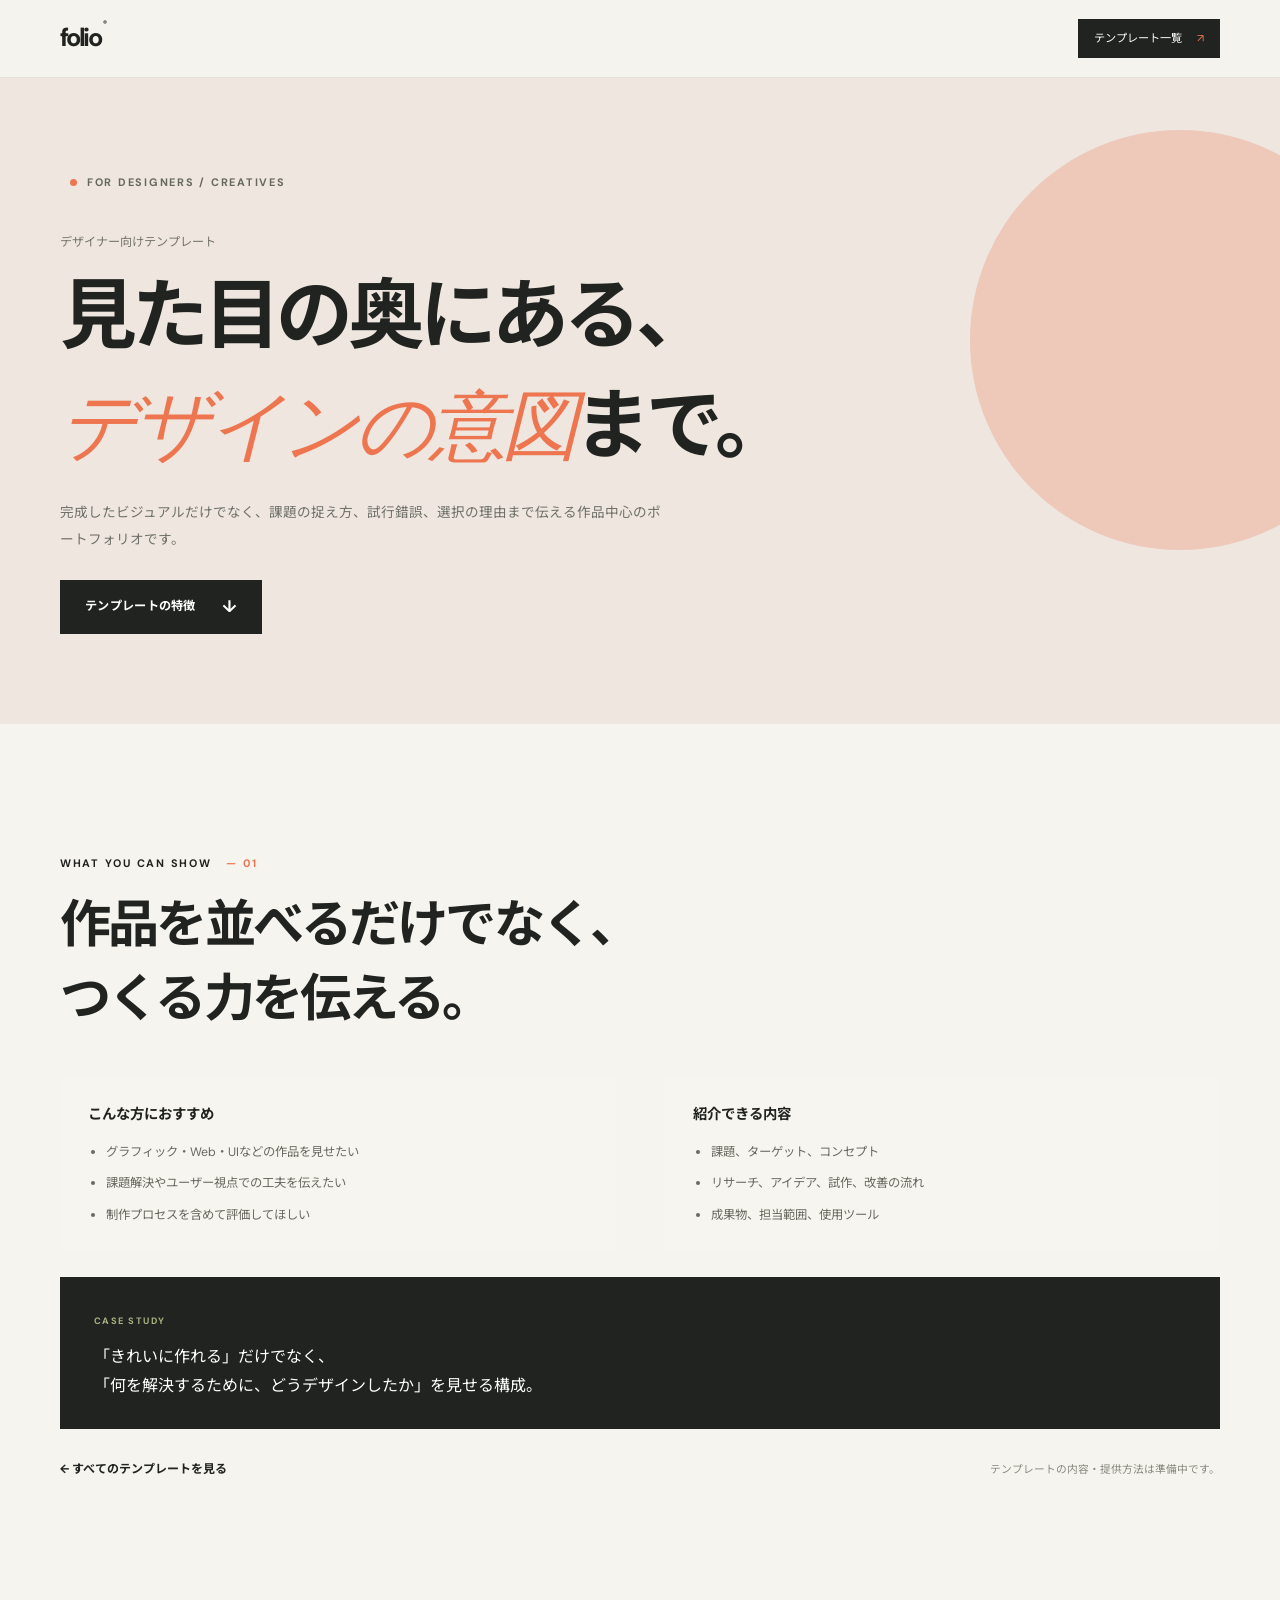
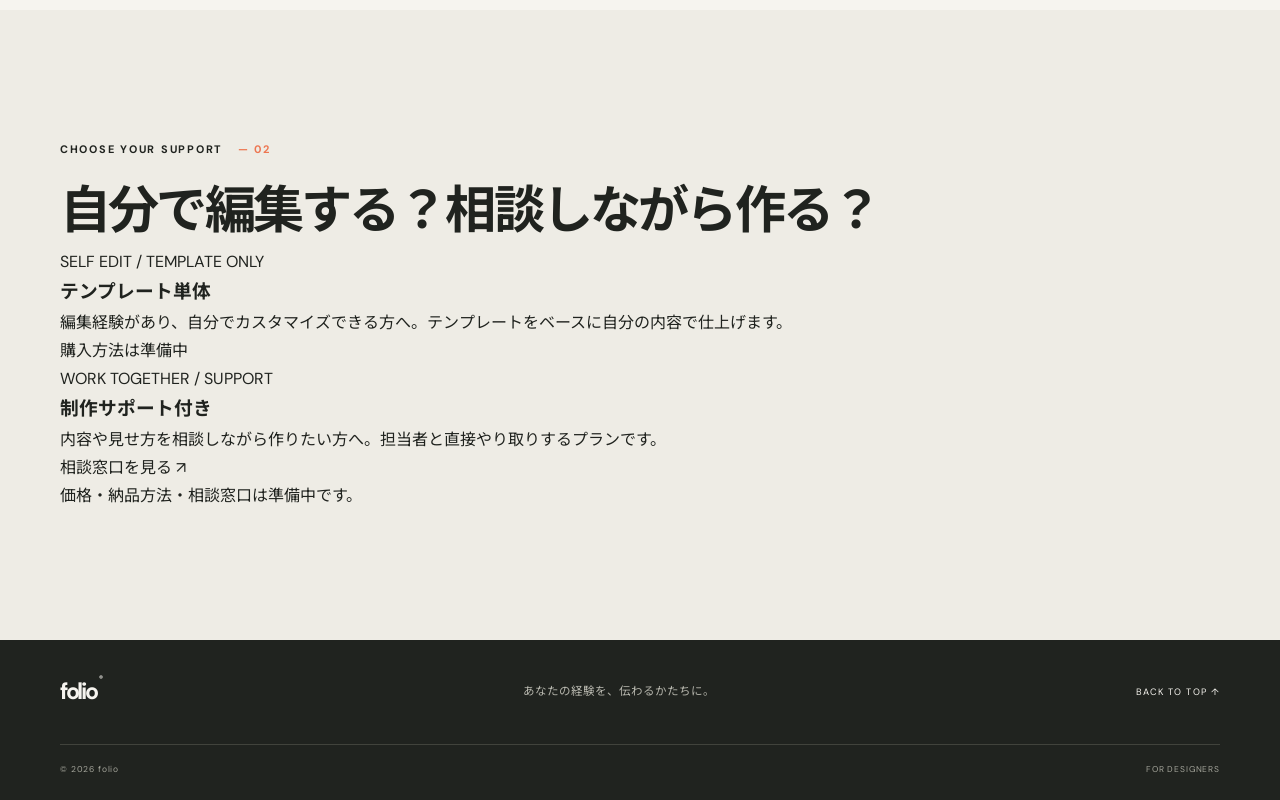
==== templates/designer.html @ 89ee76ac "first commit" ====
<!DOCTYPE html>
<html lang="ja">
<head>
    <meta charset="UTF-8"><meta name="viewport" content="width=device-width, initial-scale=1.0">
    <meta name="description" content="デザイナー向けポートフォリオテンプレート。ビジュアルに加え、課題の捉え方や制作プロセスも伝える構成をご紹介します。">
    <title>デザイナー向けテンプレート | folio</title><link rel="preconnect" href="https://fonts.googleapis.com"><link rel="preconnect" href="https://fonts.gstatic.com" crossorigin><link href="https://fonts.googleapis.com/css2?family=DM+Sans:wght@400;500;600;700&family=Noto+Sans+JP:wght@400;500;600;700&family=Playfair+Display:wght@500;600&display=swap" rel="stylesheet"><link rel="stylesheet" href="../css/style.css"><link rel="stylesheet" href="../css/templates.css">
</head>
<body><header class="header"><div class="container header__inner"><a class="logo" href="../index.html">folio<span>®</span></a><a class="nav-cta" href="../index.html#for-you">テンプレート一覧 <span>↗</span></a></div></header>
<main><section class="template-hero template-hero--designer"><div class="container template-hero__inner"><p class="eyebrow"><span class="eyebrow__dot"></span> FOR DESIGNERS / CREATIVES</p><p class="template-kicker">デザイナー向けテンプレート</p><h1>見た目の奥にある、<br><span class="serif">デザインの意図</span>まで。</h1><p class="template-lead">完成したビジュアルだけでなく、課題の捉え方、試行錯誤、選択の理由まで伝える作品中心のポートフォリオです。</p><a class="button button--dark" href="#overview">テンプレートの特徴 <span>↓</span></a></div></section>
<section class="template-overview section" id="overview"><div class="container"><div class="template-heading"><p class="eyebrow">WHAT YOU CAN SHOW <span>— 01</span></p><h2>作品を並べるだけでなく、<br>つくる力を伝える。</h2></div><div class="template-columns"><div><h3>こんな方におすすめ</h3><ul><li>グラフィック・Web・UIなどの作品を見せたい</li><li>課題解決やユーザー視点での工夫を伝えたい</li><li>制作プロセスを含めて評価してほしい</li></ul></div><div><h3>紹介できる内容</h3><ul><li>課題、ターゲット、コンセプト</li><li>リサーチ、アイデア、試作、改善の流れ</li><li>成果物、担当範囲、使用ツール</li></ul></div></div><div class="template-callout"><span>CASE STUDY</span><p>「きれいに作れる」だけでなく、<br>「何を解決するために、どうデザインしたか」を見せる構成。</p></div><div class="template-cta"><a class="text-link" href="../index.html#for-you">← すべてのテンプレートを見る</a><p>テンプレートの内容・提供方法は準備中です。</p></div></div></section><section class="section section--paper"><div class="container"><div class="template-heading"><p class="eyebrow">CHOOSE YOUR SUPPORT <span>— 02</span></p><h2>自分で編集する？相談しながら作る？</h2></div><div class="template-options"><article class="template-option"><span>SELF EDIT / TEMPLATE ONLY</span><h3>テンプレート単体</h3><p>編集経験があり、自分でカスタマイズできる方へ。テンプレートをベースに自分の内容で仕上げます。</p><a href="#template-only">購入方法は準備中</a></article><article class="template-option template-option--support"><span>WORK TOGETHER / SUPPORT</span><h3>制作サポート付き</h3><p>内容や見せ方を相談しながら作りたい方へ。担当者と直接やり取りするプランです。</p><a href="../index.html#contact">相談窓口を見る ↗</a></article></div><p id="template-only" class="template-option-note">価格・納品方法・相談窓口は準備中です。</p></div></section></main>
<footer class="footer"><div class="container footer__top"><a class="logo" href="../index.html">folio<span>®</span></a><p>あなたの経験を、伝わるかたちに。</p><a href="#top" class="back-top">BACK TO TOP ↑</a></div><div class="container footer__bottom"><span>© 2026 folio</span><span>FOR DESIGNERS</span></div></footer></body></html>
---- css/style.css ----
:root{--paper:#f6f4ef;--white:#fffefa;--ink:#20231f;--muted:#77786e;--line:#dedbd2;--orange:#ed7651;--green:#a7b383;--serif:"Playfair Display",Georgia,serif;--sans:"DM Sans","Noto Sans JP",sans-serif;--container:1160px;--header:78px;--ease:.3s ease}
*{box-sizing:border-box;margin:0;padding:0}html{scroll-behavior:smooth;scroll-padding-top:90px}body{font-family:var(--sans);color:var(--ink);background:var(--paper);line-height:1.75;overflow-x:hidden}body.menu-open{overflow:hidden}img{display:block;width:100%;height:auto}a{color:inherit;text-decoration:none}button{font:inherit;color:inherit}ul{list-style:none}.container{width:min(calc(100% - 80px),var(--container));margin-inline:auto}.section{padding:130px 0}.section--paper{background:#eeece5}.section--ink{color:var(--paper);background:var(--ink)}.mobile-only{display:none}.eyebrow{font-size:.68rem;font-weight:700;letter-spacing:.16em}.eyebrow span{color:var(--orange);margin-left:10px}.serif{font-family:var(--serif);font-weight:500;font-style:italic}.button{min-height:54px;padding:0 25px;display:inline-flex;gap:26px;align-items:center;justify-content:space-between;font-size:.76rem;font-weight:700;letter-spacing:.025em;transition:transform var(--ease),background var(--ease)}.button:hover{transform:translateY(-3px)}.button span{font-size:1.05rem}.button--dark{color:white;background:var(--ink)}.button--dark:hover{background:#44473e}.button--cream{color:var(--ink);background:var(--paper)}.button--cream:hover{background:white}.text-link{font-size:.75rem;font-weight:700}.text-link span{margin-left:8px;color:var(--orange)}
.header{height:var(--header);position:fixed;z-index:1000;inset:0 0 auto;background:rgba(246,244,239,.94);backdrop-filter:blur(12px);border-bottom:1px solid rgba(32,35,31,.09);transition:box-shadow var(--ease)}.header.is-scrolled{box-shadow:0 4px 20px #20231f0c}.header__inner{height:100%;display:flex;align-items:center;justify-content:space-between}.logo{font-size:1.6rem;font-weight:700;letter-spacing:-.1em}.logo span{font-size:.5rem;vertical-align:top;letter-spacing:0;margin-left:3px}.navigation{display:flex;align-items:center;gap:34px}.navigation>a{font-size:.7rem;font-weight:600;color:#56584f;transition:color var(--ease)}.navigation>a:hover{color:var(--orange)}.navigation .nav-cta{padding:11px 16px;color:white;background:var(--ink)}.nav-cta span{margin-left:14px;color:var(--orange)}.menu-button{display:none}
.hero{position:relative;padding:calc(var(--header) + 75px) 0 0;overflow:hidden}.hero__grain{position:absolute;inset:0 0 80px;opacity:.28;pointer-events:none;background-image:radial-gradient(#908c7d 0.55px,transparent .55px);background-size:7px 7px;mask-image:linear-gradient(90deg,transparent,black 30%,black)}.hero__inner{position:relative;display:grid;grid-template-columns:.95fr 1.05fr;align-items:center;gap:45px;min-height:560px;padding-bottom:75px}.hero__copy{position:relative;z-index:2;padding-bottom:15px}.hero__copy .eyebrow{display:flex;align-items:center;gap:10px;color:#64665e}.eyebrow__dot{width:7px;height:7px;border-radius:50%;background:var(--orange)}.hero h1{margin-top:30px;font-size:clamp(2.65rem,4.5vw,4.4rem);font-weight:600;letter-spacing:-.065em;line-height:1.35}.hero h1 .serif{color:var(--orange)}.hero__underlined{position:relative;white-space:nowrap}.hero__underlined:after{content:"";position:absolute;left:0;right:0;bottom:1px;height:9px;background:#a7b38377;z-index:-1;transform:rotate(-1deg)}.hero__lead{margin-top:25px;color:#686960;font-size:.86rem;line-height:2}.hero__actions{display:flex;align-items:center;gap:25px;margin-top:32px}.hero__note{display:flex;gap:17px;align-items:center;margin-top:51px;color:#89897f;font-size:.57rem;letter-spacing:.1em}.hero__note span+span{border-left:1px solid #c9c7bd;padding-left:17px;letter-spacing:0}.hero__visual{position:relative;padding:12px 20px 20px 0}.hero__visual-label{display:flex;justify-content:space-between;margin:0 0 10px 15px;color:#77786e;font-size:.56rem;letter-spacing:.13em}.mockup{position:relative;z-index:1;padding:0 24px 18px;background:#fffefa;box-shadow:0 25px 65px #24251c21;transform:rotate(1.5deg)}.mockup__top{height:48px;display:flex;align-items:center;justify-content:space-between;border-bottom:1px solid #e8e5dd;color:#797a70;font-size:.47rem;letter-spacing:.07em}.mockup__brand{font-size:.8rem;font-weight:700;letter-spacing:-.08em;color:var(--ink)}.mockup__brand span{color:var(--orange)}.mockup__menu{display:none}.mockup__body{display:grid;grid-template-columns:.85fr 1fr;align-items:center;gap:14px;padding:26px 0 17px}.mockup__intro{position:relative;padding-left:12px}.mockup__small{font-size:.45rem;letter-spacing:.12em;color:#8d8e84}.mockup__intro h2{margin-top:12px;font-size:1.8rem;line-height:1.35;letter-spacing:-.08em}.mockup__intro h2 i{font-family:var(--serif);font-weight:500;color:var(--orange)}.mockup__intro p{margin-top:10px;font-size:.55rem;line-height:1.9;color:#74756c}.mockup__circle{display:flex;align-items:center;justify-content:center;position:absolute;right:2px;bottom:-15px;width:53px;height:53px;background:#e6e8dc;border-radius:50%;text-align:center;font-size:.42rem;line-height:1.4;letter-spacing:.04em}.mockup__photo{position:relative;height:230px;overflow:hidden;background:#dedbd2}.mockup__photo img{height:100%;object-fit:cover;filter:saturate(.78)}.mockup__photo span{position:absolute;bottom:8px;left:9px;color:white;font-size:.44rem;letter-spacing:.1em;text-shadow:0 1px 5px #000}.mockup__bottom{display:flex;justify-content:space-between;padding-top:10px;border-top:1px solid #e8e5dd;color:#828378;font-size:.44rem;letter-spacing:.1em}.hero__stamp{position:absolute;z-index:2;right:-22px;bottom:8px;width:102px;height:102px;display:flex;flex-direction:column;justify-content:center;align-items:center;border-radius:50%;color:white;background:var(--orange);transform:rotate(11deg);box-shadow:0 8px 20px #20231f25}.hero__stamp span{font-size:.48rem;letter-spacing:.13em}.hero__stamp strong{font-size:1.2rem;line-height:1.2;letter-spacing:.03em}.hero__stamp span:last-child{font-size:.4rem;letter-spacing:0}.hero__vertical{position:absolute;right:-7px;top:14%;writing-mode:vertical-rl;font-size:.51rem;letter-spacing:.17em;color:#89897f}.hero__ticker{position:relative;overflow:hidden;background:var(--green);color:#2e3228;white-space:nowrap}.hero__ticker div{padding:13px 0;min-width:max-content;animation:ticker 35s linear infinite;font-size:.61rem;font-weight:700;letter-spacing:.14em}.hero__ticker span{margin:0 30px;color:#f6f4ef;font-size:.9rem}@keyframes ticker{to{transform:translateX(-50%)}}
.intro__grid{display:grid;grid-template-columns:.7fr 1.3fr;gap:70px}.intro__grid>.eyebrow{padding-top:11px}.intro__content h2,.section-head h2,.showcase__copy h2,.faq__heading h2{font-size:clamp(2rem,4vw,3.5rem);font-weight:600;line-height:1.42;letter-spacing:-.06em}.intro__content>p{max-width:610px;margin-top:26px;color:#64665e;font-size:.9rem;line-height:2.1}.intro__signature{margin-top:35px;color:#77786e;font-size:.72rem}.intro__signature span{margin-left:10px;font-family:var(--serif);font-style:italic}.section-head{display:flex;align-items:end;justify-content:space-between;margin-bottom:52px}.section-head h2{margin-top:17px}.section-head>p{color:#77786e;font-size:.75rem;line-height:1.9}.feature-grid{display:grid;grid-template-columns:repeat(3,1fr);border-top:1px solid #d7d4cb;border-left:1px solid #d7d4cb}.feature-card{position:relative;min-height:320px;padding:29px 31px;border-right:1px solid #d7d4cb;border-bottom:1px solid #d7d4cb;transition:background var(--ease)}.feature-card:hover{background:#f7f5ef}.feature-card__number{color:#898a80;font-size:.61rem;letter-spacing:.1em}.feature-card__icon{position:absolute;top:21px;right:29px;color:var(--orange);font-size:1.3rem}.feature-card h3{margin-top:45px;font-size:1.26rem;line-height:1.55;letter-spacing:-.04em}.feature-card p{max-width:270px;margin-top:13px;color:#77786e;font-size:.76rem;line-height:1.95}.feature-card__foot{position:absolute;bottom:25px;left:31px;font-size:.52rem;font-weight:700;letter-spacing:.15em;color:#99998f}
.showcase__grid{display:grid;grid-template-columns:1.05fr .95fr;align-items:center;gap:100px}.showcase__visual{position:relative;padding:0 40px 35px 0}.showcase__image{height:460px;overflow:hidden;background:#e7e3d9}.showcase__image img{height:100%;object-fit:cover;filter:saturate(.75)}.showcase__caption{display:flex;justify-content:space-between;margin-top:12px;font-size:.58rem;color:#77786e}.showcase__caption span:first-child{letter-spacing:.1em}.showcase__orb{position:absolute;right:0;top:36px;width:120px;height:120px;border-radius:50%;display:flex;align-items:center;justify-content:center;text-align:center;background:var(--green);font-size:.63rem;font-weight:700;line-height:1.45;letter-spacing:.12em;transform:rotate(9deg)}.showcase__copy h2{margin-top:19px}.showcase__copy h2 .serif{color:var(--orange)}.showcase__lead{margin-top:19px;color:#77786e;font-size:.8rem}.contents-list{margin-top:27px;border-top:1px solid var(--line)}.contents-list li{display:grid;grid-template-columns:32px 1fr 20px;align-items:center;gap:12px;padding:15px 0;border-bottom:1px solid var(--line)}.contents-list li>span{font-size:.58rem;color:var(--orange);font-weight:700}.contents-list li>span:last-child{font-size:.9rem;color:#828378}.contents-list strong{display:block;font-size:.79rem}.contents-list small{display:block;margin-top:3px;color:#85867c;font-size:.64rem}.showcase__fine{margin-top:15px;color:#99998f;font-size:.58rem}
.section-head--light>p{color:#b3b3a9}.section-head--light .eyebrow{color:#c4c4b9}.steps__grid{display:grid;grid-template-columns:repeat(3,1fr);border-top:1px solid #45483f}.step{position:relative;padding:25px 24px 10px 0}.step+.step{padding-left:28px;border-left:1px solid #45483f}.step>span{font-size:.61rem;letter-spacing:.14em;color:#a7b383}.step__symbol{position:absolute;right:22px;top:20px;color:#ed7651;font-size:1.2rem}.step h3{margin-top:37px;font-size:1.2rem;line-height:1.6}.step p{max-width:260px;margin-top:11px;color:#b5b5ac;font-size:.73rem;line-height:1.95}.quote{padding:105px 0;text-align:center}.quote__inner{position:relative}.quote__mark{display:block;color:var(--orange);font-family:var(--serif);font-size:4rem;line-height:1}.quote__inner p{font-size:clamp(1.35rem,3vw,2.3rem);font-weight:500;line-height:1.7;letter-spacing:-.045em}.quote__by{display:block;margin-top:19px;font-size:.54rem;letter-spacing:.2em;color:#929287}
.faq__grid{display:grid;grid-template-columns:.7fr 1.3fr;gap:80px}.faq__heading h2{margin-top:17px;font-size:2.2rem}.faq__heading>p:last-child{margin-top:14px;color:#77786e;font-size:.76rem}.faq__items{border-top:1px solid #d7d4cb}.faq details{border-bottom:1px solid #d7d4cb}.faq summary{display:flex;justify-content:space-between;gap:20px;padding:20px 0;list-style:none;cursor:pointer;font-size:.79rem;font-weight:600}.faq summary::-webkit-details-marker{display:none}.faq summary span{color:var(--orange);font-size:1rem;transition:transform var(--ease)}.faq details[open] summary span{transform:rotate(45deg)}.faq details p{padding:0 30px 20px 0;color:#77786e;font-size:.73rem;line-height:2}
.buy{position:relative;overflow:hidden;padding:110px 0;background:var(--orange);color:white;text-align:center}.buy__inner{position:relative}.buy .eyebrow{color:#ffe0d4}.buy h2{margin-top:20px;font-size:clamp(2.6rem,5vw,4.4rem);line-height:1.35;letter-spacing:-.065em}.buy h2 .serif{color:#ffeadf}.buy__inner>p:not(.eyebrow){margin-top:17px;font-size:.8rem;color:#ffe3d9}.buy .button{margin-top:28px}.buy small{display:block;margin-top:15px;font-size:.61rem;color:#ffe0d4}.buy__scribble{position:absolute;right:8%;top:17%;font-family:var(--serif);font-style:italic;font-size:1.25rem;line-height:1.05;transform:rotate(10deg);opacity:.55}.footer{background:var(--ink);color:var(--paper)}.footer__top{min-height:104px;display:flex;align-items:center;justify-content:space-between}.footer__top .logo{font-size:1.45rem}.footer__top p{color:#b5b5ac;font-size:.72rem}.back-top{font-size:.58rem;letter-spacing:.12em}.footer__bottom{display:flex;justify-content:space-between;padding:18px 0 22px;border-top:1px solid #41433c;color:#a3a49a;font-size:.53rem;letter-spacing:.1em}.reveal{opacity:0;transform:translateY(22px);transition:opacity .7s ease,transform .7s cubic-bezier(.2,.7,.2,1)}.reveal.is-visible{opacity:1;transform:translateY(0)}
@media(max-width:980px){.container{width:min(calc(100% - 56px),var(--container))}.hero__inner{grid-template-columns:1fr 1fr;gap:22px}.hero h1{font-size:clamp(2.35rem,5.2vw,3.6rem)}.mockup{padding-inline:17px}.mockup__photo{height:190px}.mockup__intro h2{font-size:1.5rem}.showcase__grid{gap:50px}.showcase__image{height:390px}.faq__grid{gap:50px}}
@media(max-width:700px){:root{--header:66px}.container{width:calc(100% - 40px)}.section{padding:85px 0}.mobile-only{display:block}.desktop-only{display:none}.header__inner{width:calc(100% - 36px)}.menu-button{position:relative;z-index:1100;width:42px;height:42px;border:0;background:transparent;display:block;cursor:pointer}.menu-button span{position:absolute;left:10px;width:22px;height:1px;background:var(--ink);transition:transform var(--ease)}.menu-button span:first-child{top:16px}.menu-button span:last-child{top:24px}.menu-button.is-active span:first-child{top:20px;transform:rotate(45deg)}.menu-button.is-active span:last-child{top:20px;transform:rotate(-45deg)}.navigation{position:fixed;inset:0;z-index:1050;display:flex;flex-direction:column;align-items:center;justify-content:center;gap:27px;background:var(--paper);opacity:0;visibility:hidden;pointer-events:none;transition:opacity var(--ease),visibility var(--ease)}.navigation.is-open{opacity:1;visibility:visible;pointer-events:auto}.navigation>a{font-size:1.15rem;color:var(--ink)}.navigation .nav-cta{font-size:.8rem;margin-top:8px}.hero{padding-top:calc(var(--header) + 53px)}.hero__inner{display:flex;flex-direction:column;align-items:stretch;gap:36px;min-height:auto;padding-bottom:50px}.hero h1{margin-top:23px;font-size:clamp(2.55rem,10.3vw,3.65rem)}.hero__lead{margin-top:18px;font-size:.77rem}.hero__actions{gap:18px;margin-top:24px}.button{min-height:49px;padding:0 17px;font-size:.68rem;gap:17px}.hero__note{margin-top:28px;font-size:.49rem}.hero__visual{margin:0 6px 0 8px;padding:9px 15px 16px 0}.mockup{padding:0 14px 12px}.mockup__top{height:38px;font-size:.37rem}.mockup__brand{font-size:.7rem}.mockup__body{padding:19px 0 13px;gap:8px}.mockup__intro{padding-left:6px}.mockup__intro h2{font-size:clamp(1.25rem,6vw,1.75rem)}.mockup__small,.mockup__photo span{font-size:.35rem}.mockup__intro p{font-size:.45rem}.mockup__photo{height:clamp(145px,53vw,220px)}.mockup__circle{width:43px;height:43px;right:-5px;bottom:-10px;font-size:.35rem}.mockup__bottom{font-size:.36rem}.hero__stamp{width:78px;height:78px;right:-5px;bottom:0}.hero__stamp strong{font-size:1rem}.hero__stamp span{font-size:.38rem}.hero__stamp span:last-child{font-size:.32rem}.hero__vertical{right:-9px;font-size:.4rem}.hero__visual-label{font-size:.46rem}.hero__ticker div{padding:11px 0;font-size:.53rem}.hero__ticker span{margin:0 16px}.intro__grid{grid-template-columns:1fr;gap:25px}.intro__content h2,.section-head h2,.showcase__copy h2{font-size:2.35rem}.intro__content>p{font-size:.8rem}.intro__signature{font-size:.66rem}.section-head{display:block;margin-bottom:35px}.section-head>p{margin-top:15px}.feature-grid{grid-template-columns:1fr}.feature-card{min-height:245px;padding:24px}.feature-card h3{margin-top:29px;font-size:1.18rem}.feature-card p{font-size:.73rem}.feature-card__foot{left:24px;bottom:20px}.showcase__grid{grid-template-columns:1fr;gap:49px}.showcase__visual{padding:0 25px 25px 0}.showcase__image{height:300px}.showcase__orb{width:95px;height:95px;right:0;font-size:.52rem}.showcase__copy h2{margin-top:13px}.showcase__lead{font-size:.75rem}.contents-list li{padding:13px 0}.contents-list strong{font-size:.75rem}.contents-list small{font-size:.59rem}.showcase__fine{font-size:.55rem}.steps__grid{grid-template-columns:1fr}.step,.step+.step{min-height:190px;padding:23px 0;border-left:0;border-bottom:1px solid #45483f}.step h3{margin-top:23px}.step p{max-width:85%}.step__symbol{right:8px;top:26px}.quote{padding:75px 0}.quote__inner p{font-size:1.35rem}.quote__by{font-size:.46rem}.faq__grid{grid-template-columns:1fr;gap:31px}.faq__heading h2{font-size:2rem}.faq summary{font-size:.74rem;padding:17px 0}.faq details p{font-size:.7rem}.buy{padding:80px 0}.buy h2{font-size:2.5rem}.buy__scribble{right:2%;top:4%;font-size:.9rem;opacity:.35}.footer__top{padding:21px 0;min-height:0;display:grid;grid-template-columns:1fr 1fr;row-gap:14px}.footer__top p{grid-column:1/-1;grid-row:2;font-size:.65rem}.back-top{justify-self:end;font-size:.5rem}.footer__bottom{font-size:.45rem;letter-spacing:.05em}}
@media(prefers-reduced-motion:reduce){html{scroll-behavior:auto}*,*::before,*::after{animation-duration:.01ms!important;animation-iteration-count:1!important;scroll-behavior:auto!important;transition-duration:.01ms!important}.reveal{opacity:1;transform:none}}
---- css/templates.css ----
.template-hero{min-height:620px;padding:calc(var(--header) + 95px) 0 90px;background:#e9e7de;position:relative;overflow:hidden}.template-hero:after{content:"";position:absolute;width:420px;height:420px;border-radius:50%;right:-110px;top:130px;background:#a7b38366}.template-hero--designer{background:#eee6df}.template-hero--designer:after{background:#ed765144}.template-hero--engineer{background:#e5e8e3}.template-hero--engineer:after{background:#8ba7a277}.template-hero__inner{position:relative;z-index:1;max-width:var(--container)}.template-hero__inner>.eyebrow{display:flex;align-items:center;gap:10px;color:#66685e}.template-kicker{margin-top:40px;color:#74756c;font-size:.76rem}.template-hero h1{margin-top:12px;font-size:clamp(2.8rem,6vw,5rem);line-height:1.35;letter-spacing:-.065em}.template-hero h1 .serif{color:var(--orange)}.template-lead{max-width:610px;margin:20px 0 27px;color:#6e7067;font-size:.85rem;line-height:2}.template-heading h2{margin-top:15px;font-size:clamp(2rem,4vw,3.3rem);line-height:1.45;letter-spacing:-.055em}.template-columns{display:grid;grid-template-columns:1fr 1fr;gap:50px;margin-top:40px}.template-columns>div{padding:25px 28px;background:#f7f5ef}.template-columns h3{margin-bottom:15px;font-size:.9rem}.template-columns ul{padding-left:18px;list-style:disc;color:#686960;font-size:.77rem}.template-columns li+li{margin-top:10px}.template-callout{margin-top:26px;padding:28px 34px;background:var(--ink);color:white}.template-callout span{color:#a7b383;font-size:.58rem;font-weight:700;letter-spacing:.16em}.template-callout p{margin-top:10px;font-size:1rem;line-height:1.8}.template-cta{display:flex;align-items:center;justify-content:space-between;margin-top:30px}.template-cta p{color:#88897f;font-size:.67rem}.template-cta .text-link{color:var(--ink)}.header>.container{height:100%}.header__inner>.nav-cta{padding:10px 16px;background:var(--ink);color:white;font-size:.7rem}.header__inner>.nav-cta span{margin-left:12px;color:var(--orange)}.audience-link{display:inline-flex;gap:14px;align-items:center;margin-top:18px;padding-bottom:4px;border-bottom:1px solid #aaa99f;font-size:.7rem;font-weight:700;transition:color var(--ease),border-color var(--ease)}.audience-link span{color:var(--orange)}.audience-link:hover{color:var(--orange);border-color:var(--orange)}.audience-grid .feature-card{min-height:340px}
@media(max-width:700px){.template-hero{min-height:auto;padding:calc(var(--header) + 65px) 0 65px}.template-hero:after{width:230px;height:230px;right:-100px;top:110px}.template-kicker{margin-top:29px}.template-hero h1{font-size:clamp(2.4rem,9vw,3.4rem)}.template-lead{font-size:.78rem}.template-columns{grid-template-columns:1fr;gap:14px;margin-top:28px}.template-columns>div{padding:21px}.template-callout{padding:24px}.template-callout p{font-size:.88rem}.template-cta{align-items:flex-start;flex-direction:column;gap:14px}.header__inner>.nav-cta{font-size:.61rem;padding:9px 11px}.audience-grid .feature-card{min-height:280px}}
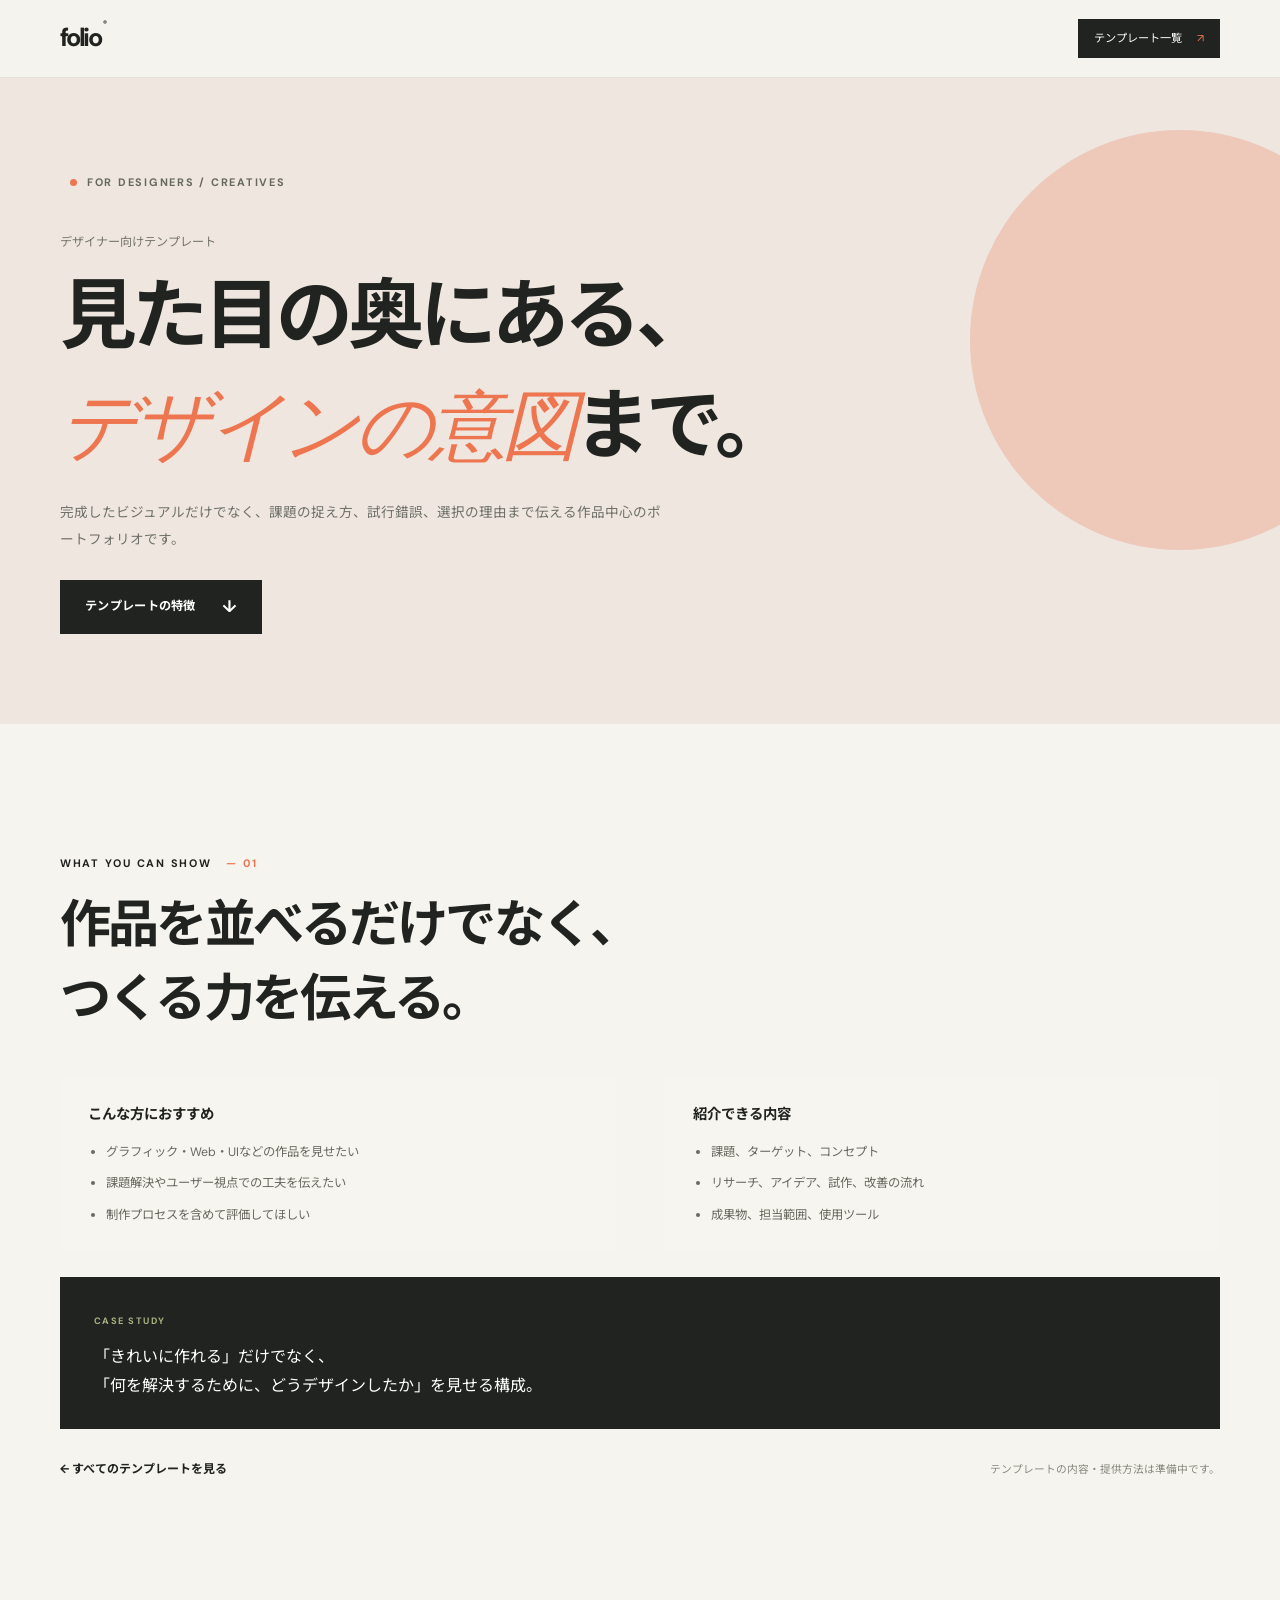
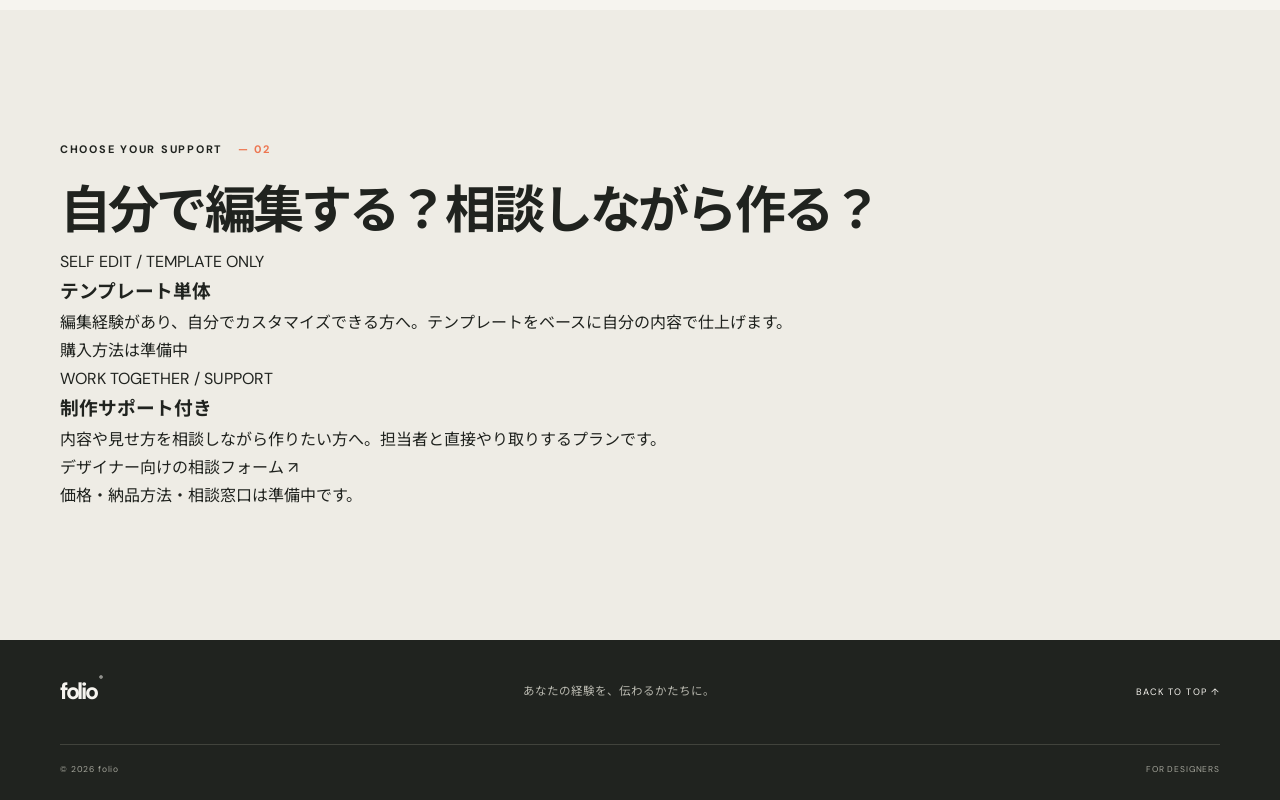
==== commit f6648f29: "就活生サンプルの更新" ====
--- a/templates/designer.html
+++ b/templates/designer.html
@@ -3,9 +3,9 @@
 <head>
     <meta charset="UTF-8"><meta name="viewport" content="width=device-width, initial-scale=1.0">
     <meta name="description" content="デザイナー向けポートフォリオテンプレート。ビジュアルに加え、課題の捉え方や制作プロセスも伝える構成をご紹介します。">
-    <title>デザイナー向けテンプレート | folio</title><link rel="preconnect" href="https://fonts.googleapis.com"><link rel="preconnect" href="https://fonts.gstatic.com" crossorigin><link href="https://fonts.googleapis.com/css2?family=DM+Sans:wght@400;500;600;700&family=Noto+Sans+JP:wght@400;500;600;700&family=Playfair+Display:wght@500;600&display=swap" rel="stylesheet"><link rel="stylesheet" href="../css/style.css"><link rel="stylesheet" href="../css/templates.css">
+    <title>デザイナー向けテンプレート | folio</title><link rel="preconnect" href="https://fonts.googleapis.com"><link rel="preconnect" href="https://fonts.gstatic.com" crossorigin><link href="https://fonts.googleapis.com/css2?family=DM+Sans:wght@400;500;600;700&family=Noto+Sans+JP:wght@400;500;600;700&family=Playfair+Display:wght@500;600&display=swap" rel="stylesheet"><link rel="stylesheet" href="../css/style.css"><link rel="stylesheet" href="../css/templates.css"><link rel="icon" type="image/jpeg" href="../icon.jpg"><meta property="og:image" content="../folio_banner_x.png"><meta property="og:image:alt" content="folio — あなたの経験を、伝わるかたちに。">
 </head>
 <body><header class="header"><div class="container header__inner"><a class="logo" href="../index.html">folio<span>®</span></a><a class="nav-cta" href="../index.html#for-you">テンプレート一覧 <span>↗</span></a></div></header>
 <main><section class="template-hero template-hero--designer"><div class="container template-hero__inner"><p class="eyebrow"><span class="eyebrow__dot"></span> FOR DESIGNERS / CREATIVES</p><p class="template-kicker">デザイナー向けテンプレート</p><h1>見た目の奥にある、<br><span class="serif">デザインの意図</span>まで。</h1><p class="template-lead">完成したビジュアルだけでなく、課題の捉え方、試行錯誤、選択の理由まで伝える作品中心のポートフォリオです。</p><a class="button button--dark" href="#overview">テンプレートの特徴 <span>↓</span></a></div></section>
-<section class="template-overview section" id="overview"><div class="container"><div class="template-heading"><p class="eyebrow">WHAT YOU CAN SHOW <span>— 01</span></p><h2>作品を並べるだけでなく、<br>つくる力を伝える。</h2></div><div class="template-columns"><div><h3>こんな方におすすめ</h3><ul><li>グラフィック・Web・UIなどの作品を見せたい</li><li>課題解決やユーザー視点での工夫を伝えたい</li><li>制作プロセスを含めて評価してほしい</li></ul></div><div><h3>紹介できる内容</h3><ul><li>課題、ターゲット、コンセプト</li><li>リサーチ、アイデア、試作、改善の流れ</li><li>成果物、担当範囲、使用ツール</li></ul></div></div><div class="template-callout"><span>CASE STUDY</span><p>「きれいに作れる」だけでなく、<br>「何を解決するために、どうデザインしたか」を見せる構成。</p></div><div class="template-cta"><a class="text-link" href="../index.html#for-you">← すべてのテンプレートを見る</a><p>テンプレートの内容・提供方法は準備中です。</p></div></div></section><section class="section section--paper"><div class="container"><div class="template-heading"><p class="eyebrow">CHOOSE YOUR SUPPORT <span>— 02</span></p><h2>自分で編集する？相談しながら作る？</h2></div><div class="template-options"><article class="template-option"><span>SELF EDIT / TEMPLATE ONLY</span><h3>テンプレート単体</h3><p>編集経験があり、自分でカスタマイズできる方へ。テンプレートをベースに自分の内容で仕上げます。</p><a href="#template-only">購入方法は準備中</a></article><article class="template-option template-option--support"><span>WORK TOGETHER / SUPPORT</span><h3>制作サポート付き</h3><p>内容や見せ方を相談しながら作りたい方へ。担当者と直接やり取りするプランです。</p><a href="../index.html#contact">相談窓口を見る ↗</a></article></div><p id="template-only" class="template-option-note">価格・納品方法・相談窓口は準備中です。</p></div></section></main>
+<section class="template-overview section" id="overview"><div class="container"><div class="template-heading"><p class="eyebrow">WHAT YOU CAN SHOW <span>— 01</span></p><h2>作品を並べるだけでなく、<br>つくる力を伝える。</h2></div><div class="template-columns"><div><h3>こんな方におすすめ</h3><ul><li>グラフィック・Web・UIなどの作品を見せたい</li><li>課題解決やユーザー視点での工夫を伝えたい</li><li>制作プロセスを含めて評価してほしい</li></ul></div><div><h3>紹介できる内容</h3><ul><li>課題、ターゲット、コンセプト</li><li>リサーチ、アイデア、試作、改善の流れ</li><li>成果物、担当範囲、使用ツール</li></ul></div></div><div class="template-callout"><span>CASE STUDY</span><p>「きれいに作れる」だけでなく、<br>「何を解決するために、どうデザインしたか」を見せる構成。</p></div><div class="template-cta"><a class="text-link" href="../index.html#for-you">← すべてのテンプレートを見る</a><p>テンプレートの内容・提供方法は準備中です。</p></div></div></section><section class="section section--paper"><div class="container"><div class="template-heading"><p class="eyebrow">CHOOSE YOUR SUPPORT <span>— 02</span></p><h2>自分で編集する？相談しながら作る？</h2></div><div class="template-options"><article class="template-option"><span>SELF EDIT / TEMPLATE ONLY</span><h3>テンプレート単体</h3><p>編集経験があり、自分でカスタマイズできる方へ。テンプレートをベースに自分の内容で仕上げます。</p><a href="#template-only">購入方法は準備中</a></article><article class="template-option template-option--support"><span>WORK TOGETHER / SUPPORT</span><h3>制作サポート付き</h3><p>内容や見せ方を相談しながら作りたい方へ。担当者と直接やり取りするプランです。</p><a href="https://docs.google.com/forms/d/e/1FAIpQLScyyqGuEkWzi58jq9KVRhfOwHQXMqqbwf9MfNxQiBPfGqvGWQ/viewform?usp=publish-editor" target="_blank" rel="noopener noreferrer">デザイナー向けの相談フォーム ↗</a></article></div><p id="template-only" class="template-option-note">価格・納品方法・相談窓口は準備中です。</p></div></section></main>
 <footer class="footer"><div class="container footer__top"><a class="logo" href="../index.html">folio<span>®</span></a><p>あなたの経験を、伝わるかたちに。</p><a href="#top" class="back-top">BACK TO TOP ↑</a></div><div class="container footer__bottom"><span>© 2026 folio</span><span>FOR DESIGNERS</span></div></footer></body></html>
